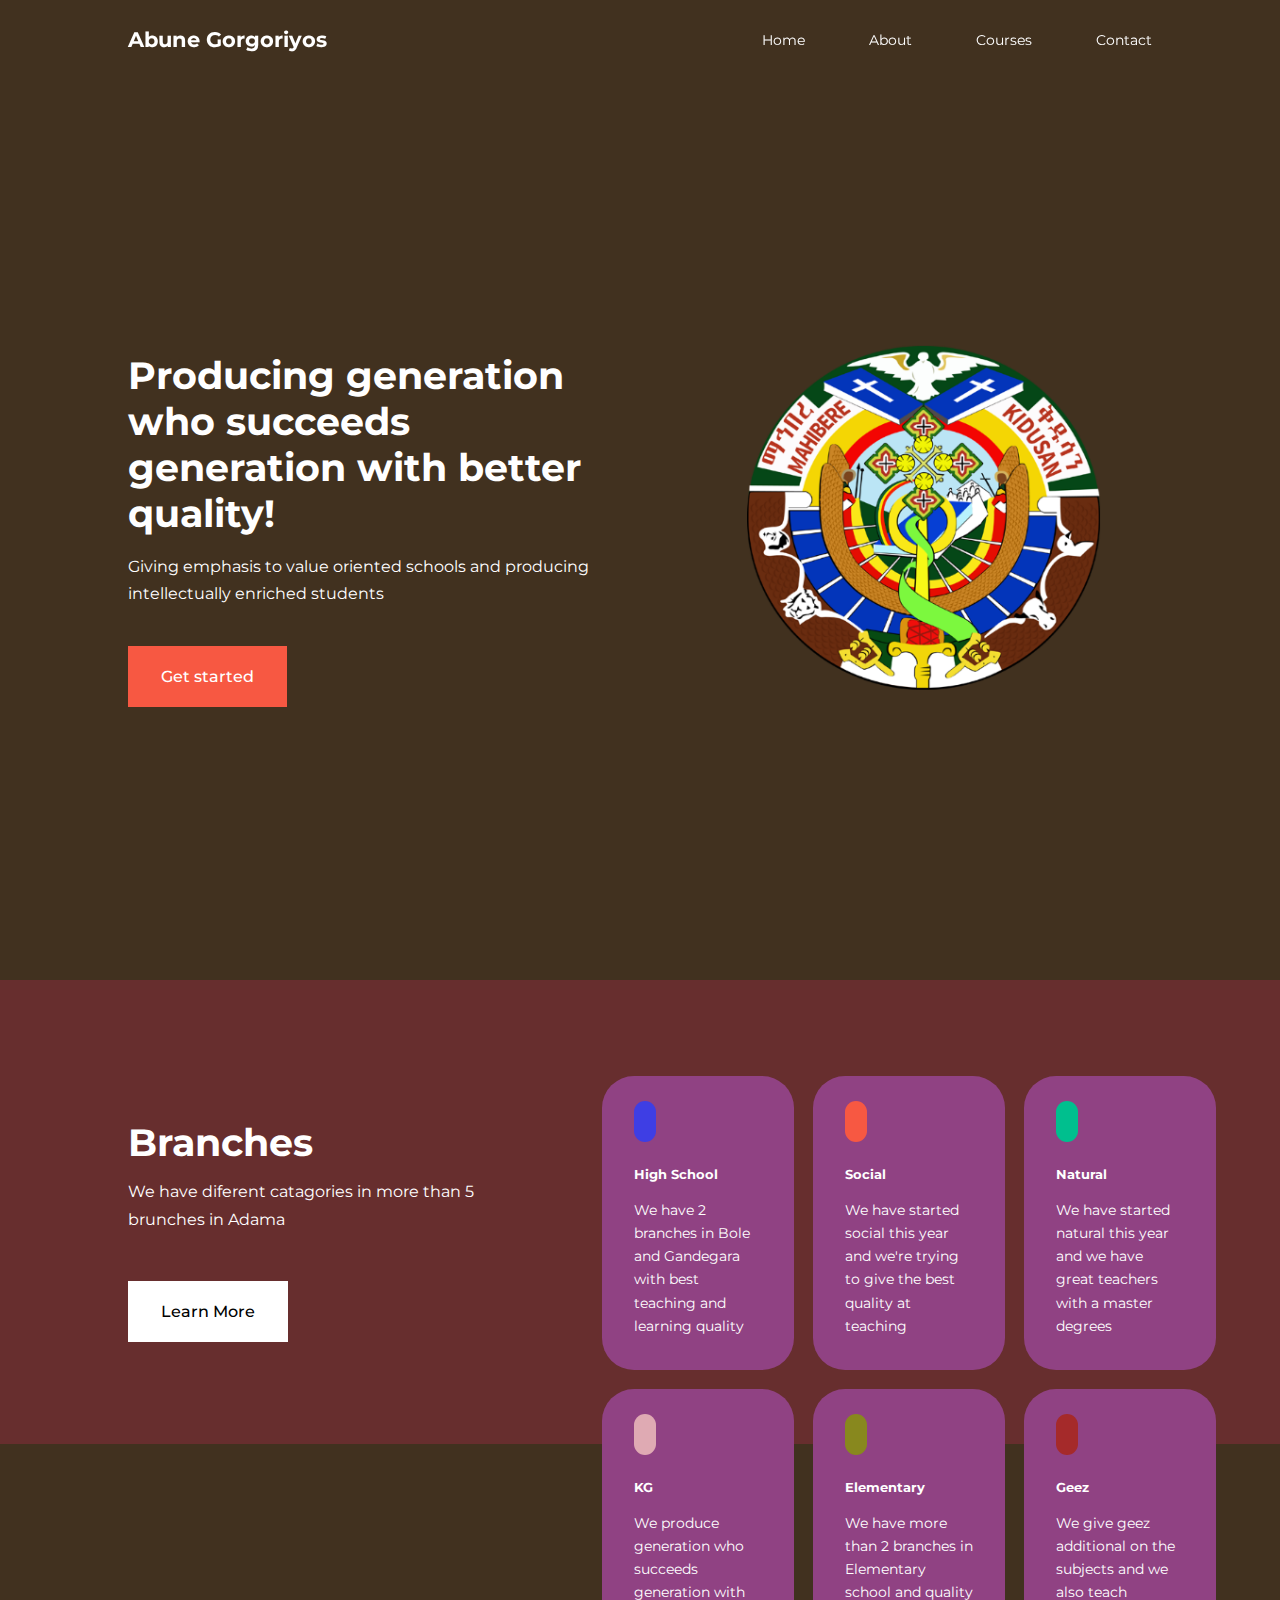
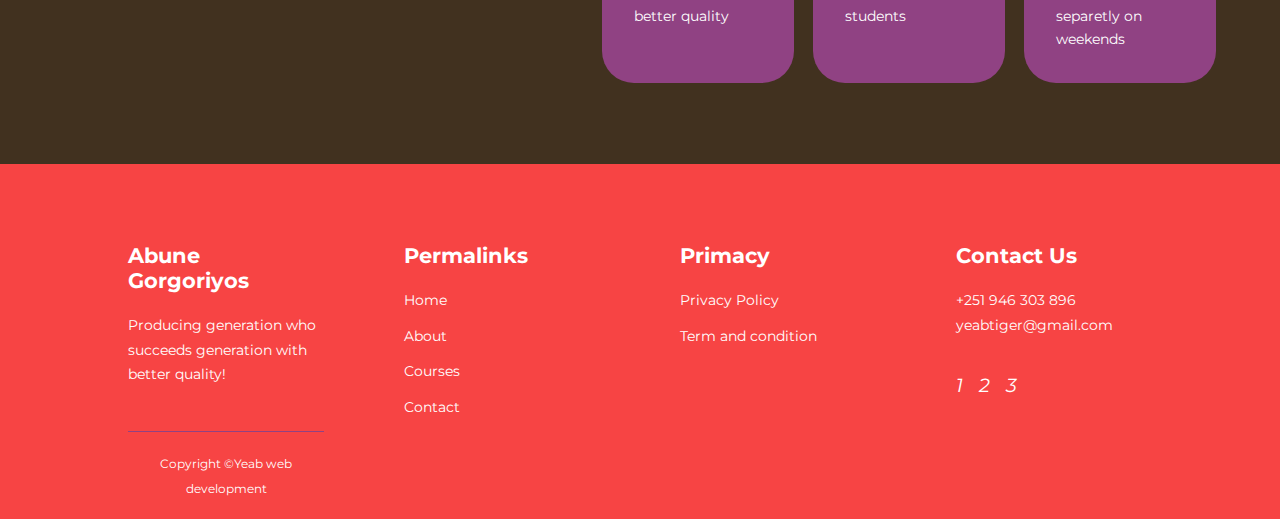
==== index.html @ f952e464 "Update index.html" ====
<!DOCTYPE html>
<html lang="en">
<head>
  <meta charset="UTF-8">
  <meta http-equiv="X-UA-Compatible" content="IE=edge">
  <meta name="viewport" content="width=device-width, initial-scale=1.0">
  <title>Abune Gorgoriyos</title>
  <link rel="icon" href="images/mk-logo-2015-500.png">
  <link rel="preconnect" href="https://fonts.googleapis.com">
<link rel="preconnect" href="https://fonts.gstatic.com" crossorigin>
<link href="https://fonts.googleapis.com/css2?family=Montserrat:wght@300;400;500;600;700;800;900&family=Roboto:wght@400;500;700&display=swap" rel="stylesheet">
  <link rel="stylesheet" href="CSS/Styles.css">
  <link rel="stylesheet" href="https://unicons.iconscout.com/release/v4.0.0/css/line.css">
</head>
<body>
  <nav>
    <div class="container nav_container">
      <a href="index.html"><h4 class="bambo">Abune Gorgoriyos</h4></a>
      <ul class="nav_menu">
        <li><a href="index.html">Home</a></li>
        <li><a href="about.html">About</a></li>
        <li><a href="Courses.html">Courses</a></li>
        <li><a href="Contact.html">Contact</a></li>
      </ul>
      <button id="open_menu-btn"><i class="uil uil-bars"></i></button>
      <button id="close_menu-btn"><i class="uil uil-multiply"></i></button>
    </div>
  </nav>
  <header>
    <div class="container header_container">
      <div class="header_left">
        <h1>Producing generation who succeeds generation with better quality!</h1>
        <p>Giving emphasis to value oriented schools and producing intellectually enriched students</p>
        <a href="Courses.html" class="btn btn-primary">Get started</a>
      </div>
      <div class="header_right">
        <div class="header_right-image">
          <img src="images/mk-logo-2015-500.png">
        </div>
      </div>
    </div>
  </header>
  <section class="categories">
    <div class="container categories_container">
      <div class="categories_left">
        <h1>Branches</h1>
        <p>
          We have diferent catagories in more than 5 brunches in Adama
        </p>
        <a href="#" class="btn">Learn More</a>
      </div>
      <div class="categories_right">
        <article class="category">
          <span class="category_icon"><i class="uil uil-building"></i></span>
          <h5>High School</h5>
          <p>We have 2 branches in Bole and Gandegara with best teaching and learning quality</p>
        </article>
        <article class="category">
          <span class="category_icon"><i class="uil uil-head-side"></i></span>
          <h5>Social</h5>
          <p>We have started social this year and we're trying to give the best quality at teaching</p>
        </article>
        <article class="category">
          <span class="category_icon"><i class="uil uil-trees"></i></span>
          <h5>Natural</h5>
          <p>We have started natural this year and we have great teachers with a master degrees</p>
        </article>
        <article class="category">
          <span class="category_icon"><i class="uil uil-estate"></i></span>
          <h5>KG</h5>
          <p>We produce generation who succeeds generation with better quality</p>
        </article>
        <article class="category">
          <span class="category_icon"><i class="uil uil-house-user"></i></span>
          <h5>Elementary</h5>
          <p>We have more than 2 branches in Elementary school and quality students</p>
        </article>
        <article class="category">
          <span class="category_icon"><i class="uil uil-english-to-chinese"></i></span>
          <h5>Geez</h5>
          <p>We give geez additional on the subjects and we also teach separetly on weekends</p>
        </article>
      </div>
    </div>
  </section>
  <footer class="footer">
    <div class="container footer_container">
      <div class="footer_1">
        <a href="index.html" class="footer_logo"><h4>Abune Gorgoriyos</h4></a>
        <p>
          Producing generation who succeeds generation with better quality!
        </p>
      </div>

      <div class="footer_2">
        <h4>Permalinks</h4>
        <ul class="permalinks">
          <li><a href="index.html">Home</a></li>
          <li><a href="about.html">About</a></li>
          <li><a href="Courses.html">Courses</a></li>
          <li><a href="Contact.html">Contact</a></li>
        </ul>
      </div>

      <div class="footer_3">
        <h4>Primacy</h4>
        <ul class="privacy">
          <li><a href="#">Privacy Policy</a></li>
          <li><a href="#">Term and condition</a></li>
        </ul>
      </div>

      <div class="footer_4">
        <h4>Contact Us</h4>
        <div>
          <p>+251 946 303 896</p>
          <p>yeabtiger@gmail.com</p>
        </div>

        <ul class="footer_socials">
          <li>
            <a href="https://t.me/Zero_0days"><i class="uil uil-telegram">1</i></a>
          </li>
          <li>
            <a href="https://t.me/ZEZU27"><i class="uil uil-telegram">2</i></a>
          </li>
          <li>
            <a href="https://t.me/SAMIKINGDOMGSC"><i class="uil uil-telegram">3</i></a>
          </li>
          <li>
            <a href="#"><i class="uil uil-Linkedin-alt"></i></a>
          </li>
        </ul>
      </div>

      <div class="footer_copyright">
        <small>Copyright &copy;Yeab web development</small>
      </div>
    </div>
  </footer>

  <script src="./main.js"></script>
</body>
</html>
---- CSS/Styles.css ----
* {
  margin: 0;
border: 0;
padding: 0;
outline: 0;
text-decoration: none;
list-style: none;
box-sizing: border-box;
}

:root{
  --color-primar: #f74444;
  --color-success: #00bf8e;
  --color-warning: #f7c94b;
  --color-danger: #f75842;
  --color-danger-variant: rgba(242, 88, 66, 0.4);
  --color-white: #fff;
  --color-primary: rgba(255, 255, 255, 0.7);
  --color-black: #000;
  --color-bg:#41311f;
  --color-bg1:#672e2e;
  --color-bg2:#904283;

  --container-width-lg: 80%;
  --container-width-md: 90%;
  --container-width-sm: 94%;

  --transition: all 400ms ease;
}

body {
  font-family: 'Montserrat', sans-serif;
  line-height: 1.7;
  color: var(--color-white);
  background-color: var(--color-bg);
}

.container {
  width: var(--container-width-lg);
  margin: 0 auto;
}

section{
  padding: 6rem 0;
}

section h2{
  text-align: center;
  margin-bottom: 4rem;
}

h1,h2,h3,h4,h5{
  line-height: 1.2;
}

h1{
  font-size: 2.4rem;
}

h2{
  font-size: 2rem;
}

h3{
  font-size: 1.6rem;
}

h4{
  font-size: 1.3rem;
}
a{
  color: var(--color-white);
}

img{
  width: 100%;
  display: block;
  object-fit: cover;
}

.btn{
  display: inline-block;
  background: var(--color-white);
  color: var(--color-black);
  padding: 1rem 2rem;
  border: 1px solid transparent;
  font-weight: 500;
}

.btn:hover{
  background: transparent;
  color: var(--color-white);
  border-color: var(--color-white);
}

.btn-primary{
  background: var(--color-danger);
  color: var(--color-white);
}


nav{
  background: transparent;
  width: 100vw;
  height: 5rem;
  position: fixed;
  top: 0;
  z-index: 11;
}

.window-scroll {
  background-color: var(--color-primar);
  box-shadow: 0 1rem 2rem rgba(0, 0, 0, 0.2);
}

.nav_container{
  height: 100%;
  display: flex;
  justify-content: space-between;
  align-items: center;
}

nav button{
  display: none;
}

.nav_menu{
  display: flex;
  align-items: center;
  gap: 4rem;
}

.nav_menu a{
  font-size: 0.9rem;
  transition: var(--transition);
}

.nav_menu a:hover{
  color: var(--color-bg2)
}

header{
  position: relative;
  top: 0rem;
  overflow: hidden;
  height: 100vh;
  margin-top: 5rem;
}

.header_container{
  display: grid;
  grid-template-columns: 1fr 1fr;
  align-items: center;
  gap: 5rem;
  height: 100%;
}

.header_left p{
  margin: 1rem 0 2.4rem;
}

.categories {
  background-color: var(--color-bg1);
  height: 29rem;
  margin-bottom: 20rem;
}

.categories h1 {
  line-height: 1;
  margin-top: 3rem;
}

.categories_container {
  display: grid;
  grid-template-columns: 40% 60%;
  gap: 4rem;
}

.categories_left{
  margin-right: 2rem;
}

.categories_left p {
  margin: 1rem 0 3rem;
}

.categories_right {
  display: grid;
  grid-template-columns: repeat(3, 1fr);
  gap: 1.2rem;
}

.category {
  background: var(--color-bg2);
  padding: 2rem;
  border-radius: 2rem;
  transition: var(--transition);
}

.category:hover {
  box-shadow: 0 3rem 3rem rgba(0, 0, 0, 0.3);
  z-index: 1;
}

.category:nth-child(1) .category_icon{
  background: rgb(62, 62, 228);
}

.category:nth-child(2) .category_icon{
  background: var(--color-danger);
}

.category:nth-child(3) .category_icon{
  background: var(--color-success);
}

.category:nth-child(4) .category_icon{
  background: rgb(223, 170, 179);
}

.category:nth-child(5) .category_icon{
  background: rgb(136, 136, 30);
}

.category:nth-child(6) .category_icon{
  background: brown;
}

.category_icon{
  background: var(--color-primary);
  padding: 0.7rem;
  border-radius: 0.9rem;
}

.category h5 {
  margin: 2rem 0 1rem;
}

.category p{
  font-size: 0.85rem;
}

.footer {
  background: var(--color-primar);
  padding-top: 5rem;
  font-size: 0.9rem;
}

.footer_container {
  display: grid;
  grid-template-columns: repeat(4, 1fr);
  column-gap: 5rem;
}

.footer_container > div h4 {
  margin-bottom: 1.2rem;
}

.footer ul li {
  margin-bottom: 0.7rem;
}

footer ul li a:hover {
  text-decoration: underline;
}

.footer_socials {
  display: flex;
  gap: 1rem;
  font-size: 1.2rem;
  margin-top: 2rem;
}

.footer_copyright {
  text-align: center;
  padding: 1.2rem 0;
  border-top: 1px solid var(--color-bg2);
}

@media screen and (max-width: 1024px){
  .container {
    width: var(--container-width-md);
  }

  h1 {
    font-size: 2.2rem;
  }

  h2{
    font-size: 1.7rem;
  }

  h3 {
    font-size: 1.4rem;
  }

  h4 {
    font-size: 1.2rem;
  }

  nav button {
    display: inline-block;
    background: transparent;
    font-size: 1.8rem;
    color: var(--color-white);
    cursor: pointer;
  }

  nav button#close_menu-btn {
    display: none;
  }

  .nav_menu {
    position: fixed;
    top: 5rem;
    right: 5%;
    height: fit-content;
    width: 18rem;
    flex-direction: column;
    gap: 0;
    display: none;
  }

  .nav_menu li {
    width: 100%;
    height: 5.8rem;
    animation: animateNavItems 400ms linear forwards;
    transform-origin: top right;
    opacity: 0;
  }
  
  
  .nav_menu li:nth-child(2){
    animation-delay: 50ms;
  }

  .nav_menu li:nth-child(3){
    animation-delay: 100ms;
  }

  .nav_menu li:nth-child(4){
    animation-delay: 150ms;
  }

  @keyframes animateNavItems {
    0%{
      
    }

    100% {
      
      opacity: 1;
    }
  }

  .nav_menu li a {
    background: var(--color-primar);
    box-shadow: -4rem 6rem 10rem rgba(0, 0, 0, 0.6);
    width: 100%;
    height: 100%;
    display: grid;
    place-items: center;
  }

  .nav_menu li a:hover {
    background: var(--color-bg2);
    color: var(--color-white);
  }

  header {
    height: 72vh;
    margin-bottom: rem;
  }

  .header_container {
    gap: 0;
    padding-bottom: 3rem;
  }

  .categories {
    height: auto;
  }

  .categories_container{
    grid-template-columns: 1fr;
    gap: 3rem;
  }

  .categories_left {
    margin-right: 0;
  }

  .footer_container {
    grid-template-columns: 1fr 1fr;
    gap: 2rem;
  }
}

@media screen and (max-width: 600px) {
  .container{
    width: var(--container-width-sm);
  }

  .nav_menu{
    right: 3%;
  }

  header{
    height: 120vh;
  }

  .header_container {
    grid-template-columns: 1fr;
    text-align: center;
    margin-top: 40px;
  }

  .header_left p {
    margin-bottom: 1.3rem;
  }

  .categories_right {
    grid-template-columns: 1fr 1fr;
    gap: 0.7rem;
  }

  .category {
    padding: 1rem;
    border-radius: 1rem;
  }

  .category_icon {
    margin-top: 4px;
    display: inline-block;
  }

  .footer_container {
    grid-template-columns: 1fr;
    text-align: center;
    gap: 2rem;
  }

  .footer_1 p {
    margin: 1rem auto;
  }

  .footer_socials {
    justify-content: center;
  }

}
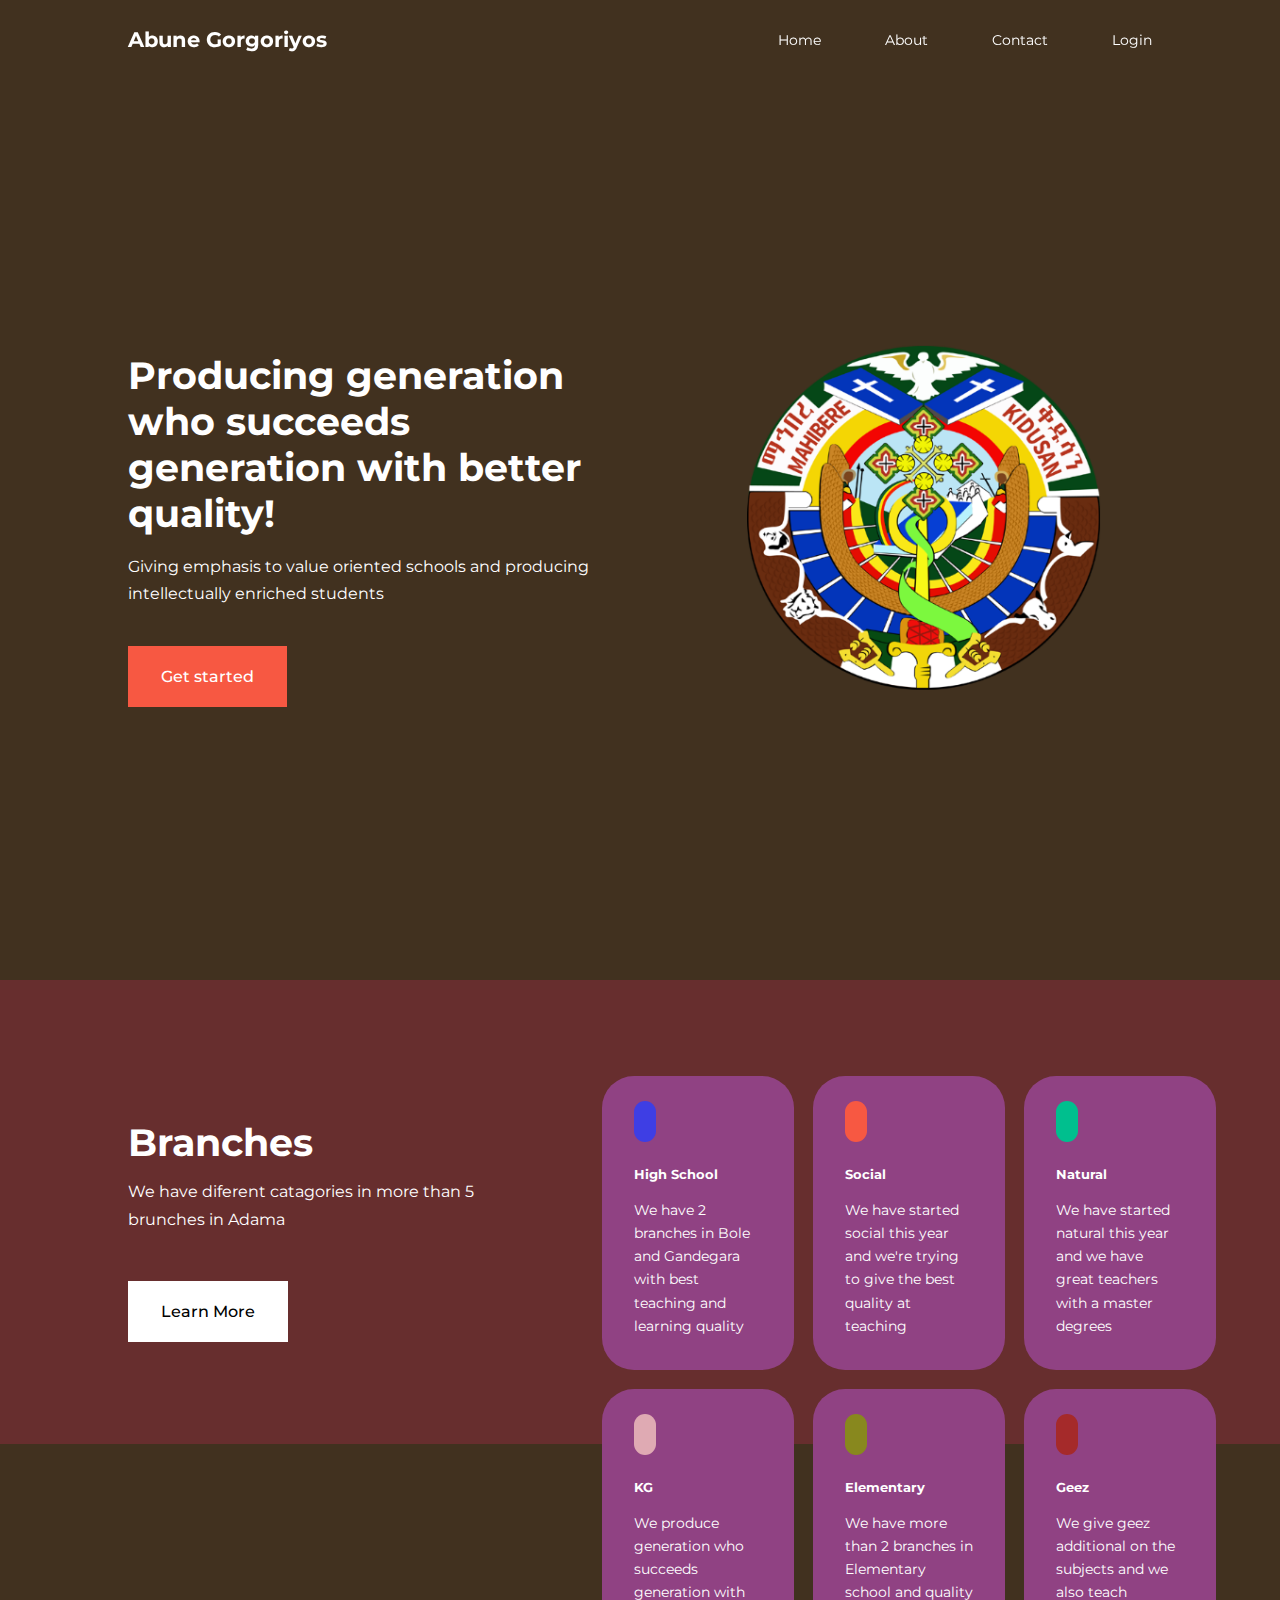
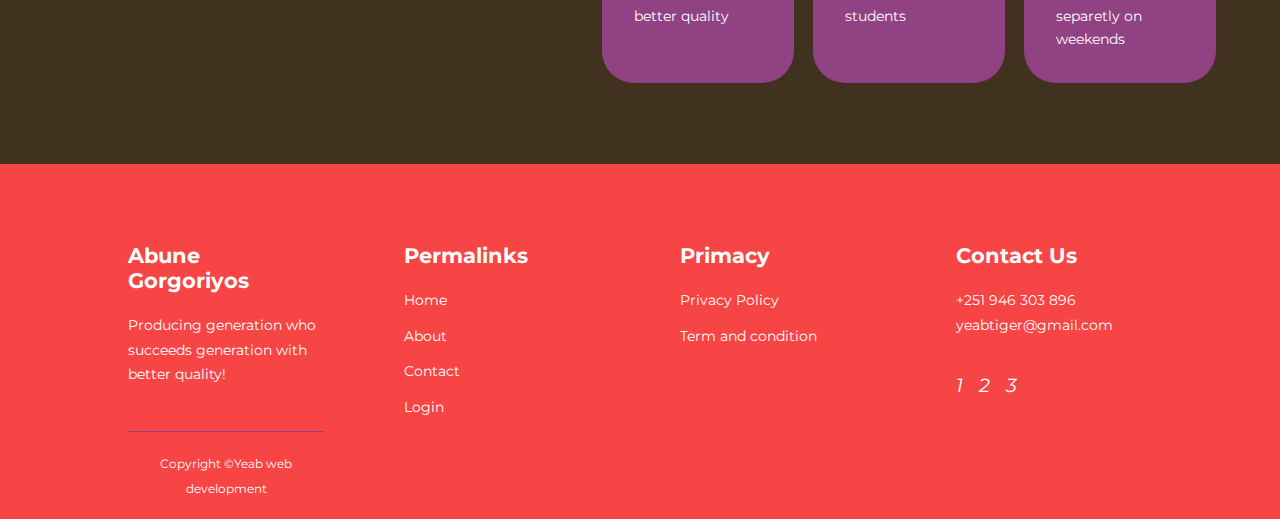
==== commit 2aed1ec4: "Update index.html" ====
--- a/index.html
+++ b/index.html
@@ -19,8 +19,9 @@
       <ul class="nav_menu">
         <li><a href="index.html">Home</a></li>
         <li><a href="about.html">About</a></li>
-        <li><a href="Courses.html">Courses</a></li>
         <li><a href="Contact.html">Contact</a></li>
+        <li><a href="Login.html">Login</a></li>
+        
       </ul>
       <button id="open_menu-btn"><i class="uil uil-bars"></i></button>
       <button id="close_menu-btn"><i class="uil uil-multiply"></i></button>
@@ -31,7 +32,7 @@
       <div class="header_left">
         <h1>Producing generation who succeeds generation with better quality!</h1>
         <p>Giving emphasis to value oriented schools and producing intellectually enriched students</p>
-        <a href="Courses.html" class="btn btn-primary">Get started</a>
+        <a href="about.html" class="btn btn-primary">Get started</a>
       </div>
       <div class="header_right">
         <div class="header_right-image">
@@ -95,10 +96,10 @@
       <div class="footer_2">
         <h4>Permalinks</h4>
         <ul class="permalinks">
-          <li><a href="index.html">Home</a></li>
-          <li><a href="about.html">About</a></li>
-          <li><a href="Courses.html">Courses</a></li>
-          <li><a href="Contact.html">Contact</a></li>
+        <li><a href="index.html">Home</a></li>
+        <li><a href="about.html">About</a></li>
+        <li><a href="Contact.html">Contact</a></li>
+        <li><a href="Login.html">Login</a></li>
         </ul>
       </div>
 
@@ -127,9 +128,6 @@
           <li>
             <a href="https://t.me/SAMIKINGDOMGSC"><i class="uil uil-telegram">3</i></a>
           </li>
-          <li>
-            <a href="#"><i class="uil uil-Linkedin-alt"></i></a>
-          </li>
         </ul>
       </div>
 
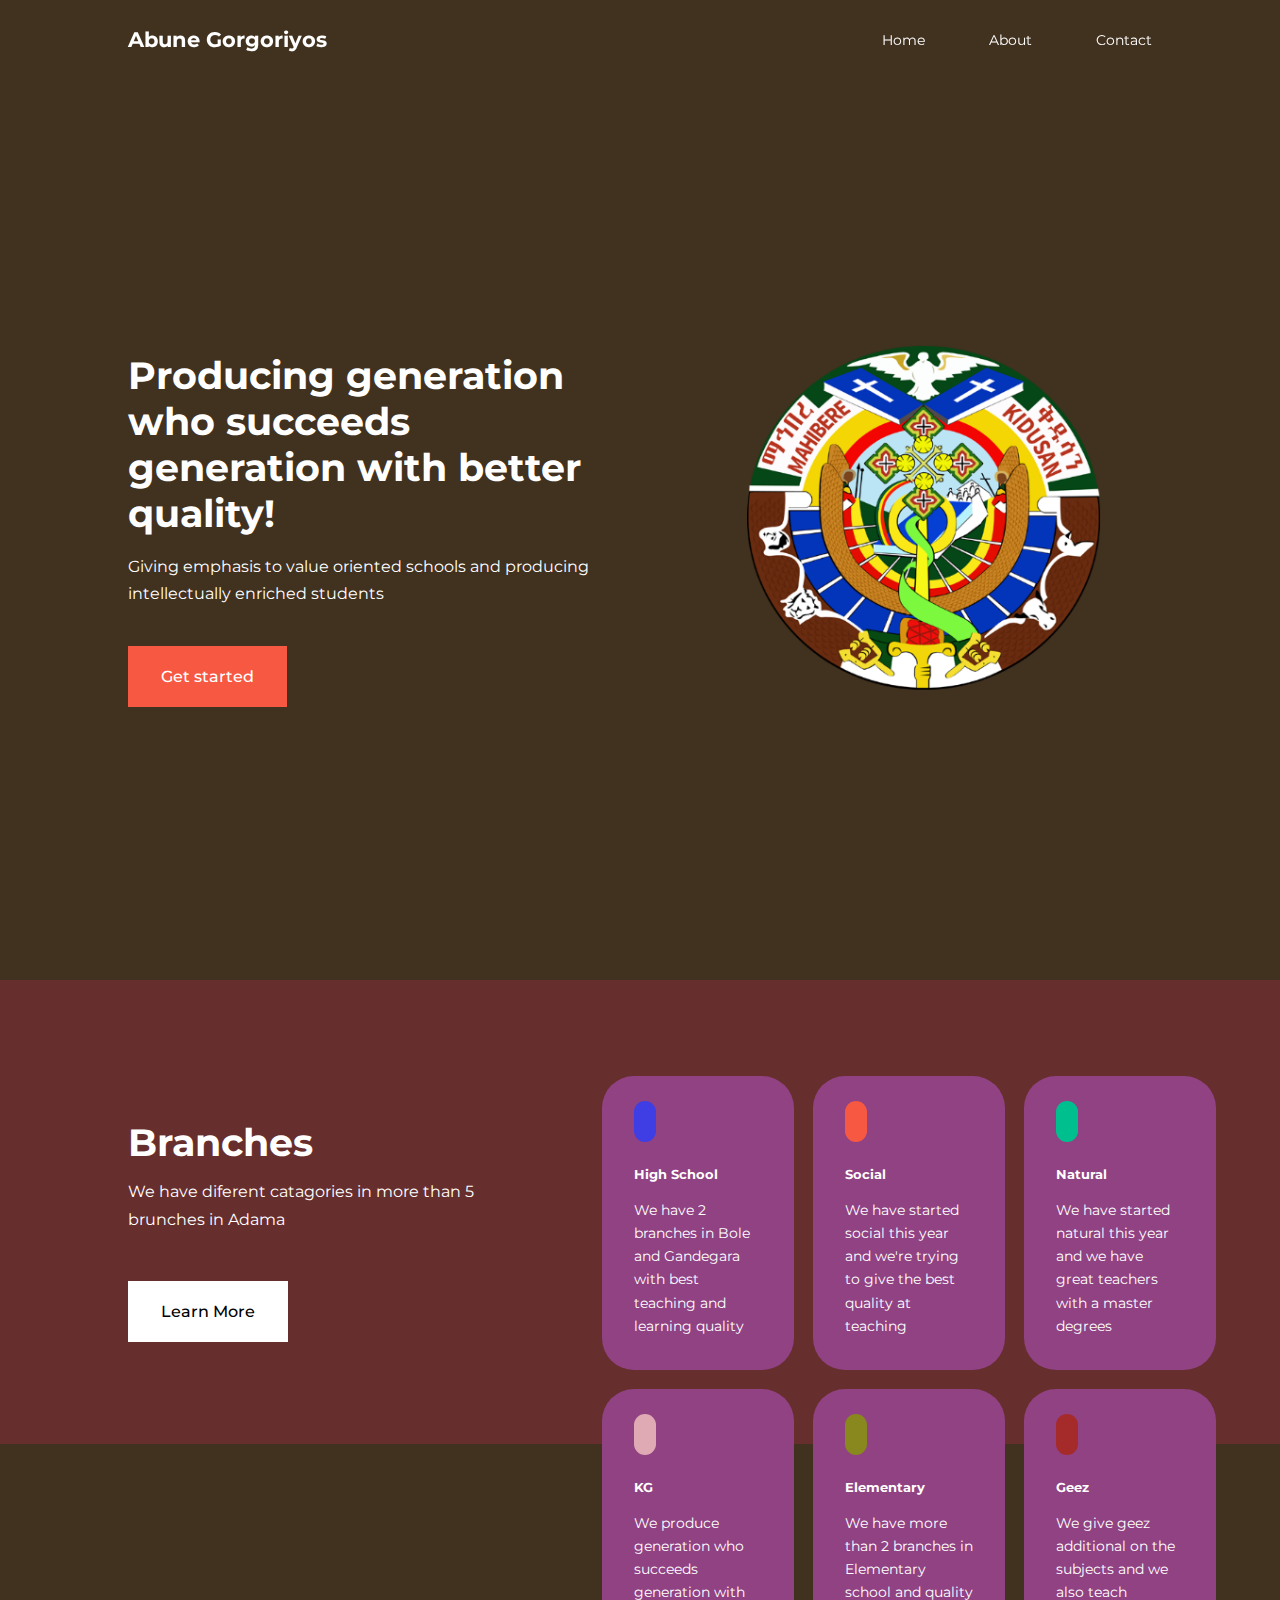
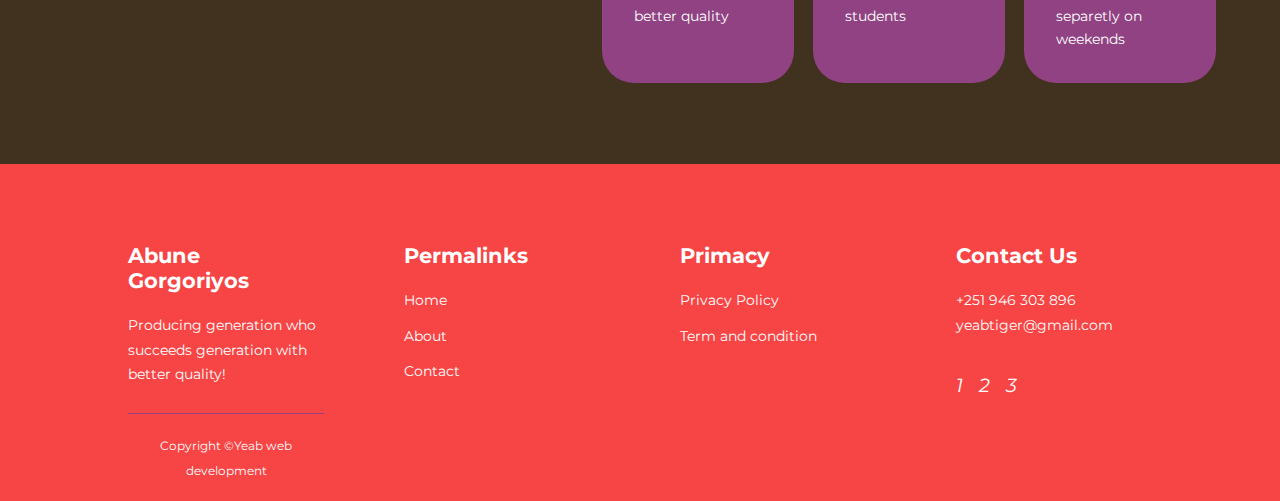
==== commit 399389de: "Update index.html" ====
--- a/index.html
+++ b/index.html
@@ -20,7 +20,6 @@
         <li><a href="index.html">Home</a></li>
         <li><a href="about.html">About</a></li>
         <li><a href="Contact.html">Contact</a></li>
-        <li><a href="Login.html">Login</a></li>
         
       </ul>
       <button id="open_menu-btn"><i class="uil uil-bars"></i></button>
@@ -99,7 +98,6 @@
         <li><a href="index.html">Home</a></li>
         <li><a href="about.html">About</a></li>
         <li><a href="Contact.html">Contact</a></li>
-        <li><a href="Login.html">Login</a></li>
         </ul>
       </div>
 
--- a/CSS/Styles.css
+++ b/CSS/Styles.css
@@ -1,451 +1,456 @@
 * {
-  margin: 0;
-border: 0;
-padding: 0;
-outline: 0;
-text-decoration: none;
-list-style: none;
-box-sizing: border-box;
-}
-
-:root{
-  --color-primar: #f74444;
-  --color-success: #00bf8e;
-  --color-warning: #f7c94b;
-  --color-danger: #f75842;
-  --color-danger-variant: rgba(242, 88, 66, 0.4);
-  --color-white: #fff;
-  --color-primary: rgba(255, 255, 255, 0.7);
-  --color-black: #000;
-  --color-bg:#41311f;
-  --color-bg1:#672e2e;
-  --color-bg2:#904283;
-
-  --container-width-lg: 80%;
-  --container-width-md: 90%;
-  --container-width-sm: 94%;
-
-  --transition: all 400ms ease;
-}
-
-body {
-  font-family: 'Montserrat', sans-serif;
-  line-height: 1.7;
-  color: var(--color-white);
-  background-color: var(--color-bg);
-}
-
-.container {
-  width: var(--container-width-lg);
-  margin: 0 auto;
-}
-
-section{
-  padding: 6rem 0;
-}
-
-section h2{
-  text-align: center;
-  margin-bottom: 4rem;
-}
-
-h1,h2,h3,h4,h5{
-  line-height: 1.2;
-}
-
-h1{
-  font-size: 2.4rem;
-}
-
-h2{
-  font-size: 2rem;
-}
-
-h3{
-  font-size: 1.6rem;
-}
-
-h4{
-  font-size: 1.3rem;
-}
-a{
-  color: var(--color-white);
-}
-
-img{
-  width: 100%;
-  display: block;
-  object-fit: cover;
-}
-
-.btn{
-  display: inline-block;
-  background: var(--color-white);
-  color: var(--color-black);
-  padding: 1rem 2rem;
-  border: 1px solid transparent;
-  font-weight: 500;
-}
-
-.btn:hover{
-  background: transparent;
-  color: var(--color-white);
-  border-color: var(--color-white);
-}
-
-.btn-primary{
-  background: var(--color-danger);
-  color: var(--color-white);
-}
-
-
-nav{
-  background: transparent;
-  width: 100vw;
-  height: 5rem;
-  position: fixed;
-  top: 0;
-  z-index: 11;
-}
-
-.window-scroll {
-  background-color: var(--color-primar);
-  box-shadow: 0 1rem 2rem rgba(0, 0, 0, 0.2);
-}
-
-.nav_container{
-  height: 100%;
-  display: flex;
-  justify-content: space-between;
-  align-items: center;
-}
-
-nav button{
-  display: none;
-}
-
-.nav_menu{
-  display: flex;
-  align-items: center;
-  gap: 4rem;
-}
-
-.nav_menu a{
-  font-size: 0.9rem;
-  transition: var(--transition);
-}
-
-.nav_menu a:hover{
-  color: var(--color-bg2)
-}
-
-header{
-  position: relative;
-  top: 0rem;
-  overflow: hidden;
-  height: 100vh;
-  margin-top: 5rem;
-}
-
-.header_container{
-  display: grid;
-  grid-template-columns: 1fr 1fr;
-  align-items: center;
-  gap: 5rem;
-  height: 100%;
-}
-
-.header_left p{
-  margin: 1rem 0 2.4rem;
-}
-
-.categories {
-  background-color: var(--color-bg1);
-  height: 29rem;
-  margin-bottom: 20rem;
-}
-
-.categories h1 {
-  line-height: 1;
-  margin-top: 3rem;
-}
-
-.categories_container {
-  display: grid;
-  grid-template-columns: 40% 60%;
-  gap: 4rem;
-}
-
-.categories_left{
-  margin-right: 2rem;
-}
-
-.categories_left p {
-  margin: 1rem 0 3rem;
-}
-
-.categories_right {
-  display: grid;
-  grid-template-columns: repeat(3, 1fr);
-  gap: 1.2rem;
-}
-
-.category {
-  background: var(--color-bg2);
-  padding: 2rem;
-  border-radius: 2rem;
-  transition: var(--transition);
-}
-
-.category:hover {
-  box-shadow: 0 3rem 3rem rgba(0, 0, 0, 0.3);
-  z-index: 1;
-}
-
-.category:nth-child(1) .category_icon{
-  background: rgb(62, 62, 228);
-}
-
-.category:nth-child(2) .category_icon{
-  background: var(--color-danger);
-}
-
-.category:nth-child(3) .category_icon{
-  background: var(--color-success);
-}
-
-.category:nth-child(4) .category_icon{
-  background: rgb(223, 170, 179);
-}
-
-.category:nth-child(5) .category_icon{
-  background: rgb(136, 136, 30);
-}
-
-.category:nth-child(6) .category_icon{
-  background: brown;
-}
-
-.category_icon{
-  background: var(--color-primary);
-  padding: 0.7rem;
-  border-radius: 0.9rem;
-}
-
-.category h5 {
-  margin: 2rem 0 1rem;
-}
-
-.category p{
-  font-size: 0.85rem;
-}
-
-.footer {
-  background: var(--color-primar);
-  padding-top: 5rem;
-  font-size: 0.9rem;
-}
-
-.footer_container {
-  display: grid;
-  grid-template-columns: repeat(4, 1fr);
-  column-gap: 5rem;
-}
-
-.footer_container > div h4 {
-  margin-bottom: 1.2rem;
-}
-
-.footer ul li {
-  margin-bottom: 0.7rem;
-}
-
-footer ul li a:hover {
-  text-decoration: underline;
-}
-
-.footer_socials {
-  display: flex;
-  gap: 1rem;
-  font-size: 1.2rem;
-  margin-top: 2rem;
-}
-
-.footer_copyright {
-  text-align: center;
-  padding: 1.2rem 0;
-  border-top: 1px solid var(--color-bg2);
-}
-
-@media screen and (max-width: 1024px){
+    margin: 0;
+  border: 0;
+  padding: 0;
+  outline: 0;
+  text-decoration: none;
+  list-style: none;
+  box-sizing: border-box;
+  }
+  
+  :root{
+    --color-primar: #f74444;
+    --color-success: #00bf8e;
+    --color-warning: #f7c94b;
+    --color-danger: #f75842;
+    --color-danger-variant: rgba(242, 88, 66, 0.4);
+    --color-white: #fff;
+    --color-primary: rgba(255, 255, 255, 0.7);
+    --color-black: #000;
+    --color-bg:#41311f;
+    --color-bg1:#672e2e;
+    --color-bg2:#904283;
+  
+    --container-width-lg: 80%;
+    --container-width-md: 90%;
+    --container-width-sm: 94%;
+  
+    --transition: all 400ms ease;
+  }
+  
+  body {
+    font-family: 'Montserrat', sans-serif;
+    line-height: 1.7;
+    color: var(--color-white);
+    background-color: var(--color-bg);
+  }
+  
   .container {
-    width: var(--container-width-md);
-  }
-
-  h1 {
-    font-size: 2.2rem;
-  }
-
+    width: var(--container-width-lg);
+    margin: 0 auto;
+  }
+  
+  section{
+    padding: 6rem 0;
+  }
+  
+  section h2{
+    text-align: center;
+    margin-bottom: 4rem;
+  }
+  
+  h1,h2,h3,h4,h5{
+    line-height: 1.2;
+  }
+  
+  h1{
+    font-size: 2.4rem;
+  }
+  
   h2{
-    font-size: 1.7rem;
-  }
-
-  h3 {
-    font-size: 1.4rem;
-  }
-
-  h4 {
+    font-size: 2rem;
+  }
+  
+  h3{
+    font-size: 1.6rem;
+  }
+  
+  h4{
+    font-size: 1.3rem;
+  }
+  a{
+    color: var(--color-white);
+  }
+  
+  img{
+    width: 100%;
+    display: block;
+    object-fit: cover;
+  }
+  
+  .btn{
+    display: inline-block;
+    background: var(--color-white);
+    color: var(--color-black);
+    padding: 1rem 2rem;
+    border: 1px solid transparent;
+    font-weight: 500;
+  }
+  
+  .btn:hover{
+    background: transparent;
+    color: var(--color-white);
+    border-color: var(--color-white);
+  }
+  
+  .btn-primary{
+    background: var(--color-danger);
+    color: var(--color-white);
+  }
+  
+  
+  nav{
+    background: transparent;
+    width: 100vw;
+    height: 5rem;
+    position: fixed;
+    top: 0;
+    z-index: 11;
+  }
+  
+  .window-scroll {
+    background-color: var(--color-primar);
+    box-shadow: 0 1rem 2rem rgba(0, 0, 0, 0.2);
+  }
+  
+  .nav_container{
+    height: 100%;
+    display: flex;
+    justify-content: space-between;
+    align-items: center;
+  }
+  
+  nav button{
+    display: none;
+  }
+  
+  .nav_menu{
+    display: flex;
+    align-items: center;
+    gap: 4rem;
+  }
+  
+  .nav_menu a{
+    font-size: 0.9rem;
+    transition: var(--transition);
+  }
+  
+  .nav_menu a:hover{
+    color: var(--color-bg2)
+  }
+  
+  header{
+    position: relative;
+    top: 0rem;
+    overflow: hidden;
+    height: 100vh;
+    margin-top: 5rem;
+  }
+  
+  .header_container{
+    display: grid;
+    grid-template-columns: 1fr 1fr;
+    align-items: center;
+    gap: 5rem;
+    height: 100%;
+  }
+  
+  .header_left p{
+    margin: 1rem 0 2.4rem;
+  }
+  
+  .categories {
+    background-color: var(--color-bg1);
+    height: 29rem;
+    margin-bottom: 20rem;
+  }
+  
+  .categories h1 {
+    line-height: 1;
+    margin-top: 3rem;
+  }
+  
+  .categories_container {
+    display: grid;
+    grid-template-columns: 40% 60%;
+    gap: 4rem;
+  }
+  
+  .categories_left{
+    margin-right: 2rem;
+  }
+  
+  .categories_left p {
+    margin: 1rem 0 3rem;
+  }
+  
+  .categories_right {
+    display: grid;
+    grid-template-columns: repeat(3, 1fr);
+    gap: 1.2rem;
+  }
+  
+  .category {
+    background: var(--color-bg2);
+    padding: 2rem;
+    border-radius: 2rem;
+    transition: var(--transition);
+  }
+  
+  .category:hover {
+    box-shadow: 0 3rem 3rem rgba(0, 0, 0, 0.3);
+    z-index: 1;
+  }
+  
+  .category:nth-child(1) .category_icon{
+    background: rgb(62, 62, 228);
+  }
+  
+  .category:nth-child(2) .category_icon{
+    background: var(--color-danger);
+  }
+  
+  .category:nth-child(3) .category_icon{
+    background: var(--color-success);
+  }
+  
+  .category:nth-child(4) .category_icon{
+    background: rgb(223, 170, 179);
+  }
+  
+  .category:nth-child(5) .category_icon{
+    background: rgb(136, 136, 30);
+  }
+  
+  .category:nth-child(6) .category_icon{
+    background: brown;
+  }
+  
+  .category_icon{
+    background: var(--color-primary);
+    padding: 0.7rem;
+    border-radius: 0.9rem;
+  }
+  
+  .category h5 {
+    margin: 2rem 0 1rem;
+  }
+  
+  .category p{
+    font-size: 0.85rem;
+  }
+  
+  .footer {
+    background: var(--color-primar);
+    padding-top: 5rem;
+    font-size: 0.9rem;
+  }
+  
+  .footer_container {
+    display: grid;
+    grid-template-columns: repeat(4, 1fr);
+    column-gap: 5rem;
+  }
+  
+  .footer_container > div h4 {
+    margin-bottom: 1.2rem;
+  }
+  
+  .footer ul li {
+    margin-bottom: 0.7rem;
+  }
+  
+  footer ul li a:hover {
+    text-decoration: underline;
+  }
+  
+  .footer_socials {
+    display: flex;
+    gap: 1rem;
     font-size: 1.2rem;
-  }
-
-  nav button {
-    display: inline-block;
-    background: transparent;
-    font-size: 1.8rem;
-    color: var(--color-white);
-    cursor: pointer;
-  }
-
-  nav button#close_menu-btn {
+    margin-top: 2rem;
+  }
+  
+  .footer_copyright {
+    text-align: center;
+    padding: 1.2rem 0;
+    border-top: 1px solid var(--color-bg2);
+  }
+  
+  @media screen and (max-width: 1024px){
+    .container {
+      width: var(--container-width-md);
+    }
+  
+    h1 {
+      font-size: 2.2rem;
+    }
+  
+    h2{
+      font-size: 1.7rem;
+    }
+  
+    h3 {
+      font-size: 1.4rem;
+    }
+  
+    h4 {
+      font-size: 1.2rem;
+    }
+  
+    nav button {
+      display: inline-block;
+      background: transparent;
+      font-size: 1.8rem;
+      color: var(--color-white);
+      cursor: pointer;
+    }
+  
+    nav button#close_menu-btn {
+      display: none;
+    }
+  
+    .nav_menu {
+      position: fixed;
+      top: 5rem;
+      right: 5%;
+      height: fit-content;
+      width: 18rem;
+      flex-direction: column;
+      gap: 0;
+      display: none;
+    }
+  
+    .nav_menu li {
+      width: 100%;
+      height: 5.8rem;
+      animation: animateNavItems 400ms linear forwards;
+      transform-origin: top right;
+      opacity: 0;
+    }
+    
+    
+    .nav_menu li:nth-child(2){
+      animation-delay: 50ms;
+    }
+  
+    .nav_menu li:nth-child(3){
+      animation-delay: 100ms;
+    }
+  
+    .nav_menu li:nth-child(4){
+      animation-delay: 150ms;
+    }
+  
+    @keyframes animateNavItems {
+      0%{
+        
+      }
+  
+      100% {
+        
+        opacity: 1;
+      }
+    }
+  
+    .nav_menu li a {
+      background: var(--color-primar);
+      box-shadow: -4rem 6rem 10rem rgba(0, 0, 0, 0.6);
+      width: 100%;
+      height: 100%;
+      display: grid;
+      place-items: center;
+    }
+  
+    .nav_menu li a:hover {
+      background: var(--color-bg2);
+      color: var(--color-white);
+    }
+  
+    header {
+      height: 72vh;
+      margin-bottom: rem;
+    }
+  
+    .header_container {
+      gap: 0;
+      padding-bottom: 3rem;
+    }
+  
+    .categories {
+      height: auto;
+    }
+  
+    .categories_container{
+      grid-template-columns: 1fr;
+      gap: 3rem;
+    }
+  
+    .categories_left {
+      margin-right: 0;
+    }
+  
+    .footer_container {
+      grid-template-columns: 1fr 1fr;
+      gap: 2rem;
+    }
+  }
+  
+  @media screen and (max-width: 600px) {
+    .container{
+      width: var(--container-width-sm);
+    }
+  
+    .nav_menu{
+      right: 3%;
+    }
+  
+    header{
+      height: 120vh;
+    }
+  
+    .header_container {
+      grid-template-columns: 1fr;
+      text-align: center;
+      margin-top: 40px;
+    }
+  
+    .header_left p {
+      margin-bottom: 1.3rem;
+    }
+  
+    .categories_right {
+      grid-template-columns: 1fr 1fr;
+      gap: 0.7rem;
+    }
+  
+    .category {
+      padding: 1rem;
+      border-radius: 1rem;
+    }
+  
+    .category_icon {
+      margin-top: 4px;
+      display: inline-block;
+    }
+  
+    .footer_container {
+      grid-template-columns: 1fr;
+      text-align: center;
+      gap: 2rem;
+    }
+  
+    .footer_1 p {
+      margin: 1rem auto;
+    }
+  
+    .footer_socials {
+      justify-content: center;
+    }
+  
+  }
+  .emailError {
+    background-color: brown;
+    color: black;
     display: none;
-  }
-
-  .nav_menu {
-    position: fixed;
-    top: 5rem;
-    right: 5%;
-    height: fit-content;
-    width: 18rem;
-    flex-direction: column;
-    gap: 0;
-    display: none;
-  }
-
-  .nav_menu li {
-    width: 100%;
-    height: 5.8rem;
-    animation: animateNavItems 400ms linear forwards;
-    transform-origin: top right;
-    opacity: 0;
-  }
-  
-  
-  .nav_menu li:nth-child(2){
-    animation-delay: 50ms;
-  }
-
-  .nav_menu li:nth-child(3){
-    animation-delay: 100ms;
-  }
-
-  .nav_menu li:nth-child(4){
-    animation-delay: 150ms;
-  }
-
-  @keyframes animateNavItems {
-    0%{
-      
-    }
-
-    100% {
-      
-      opacity: 1;
-    }
-  }
-
-  .nav_menu li a {
-    background: var(--color-primar);
-    box-shadow: -4rem 6rem 10rem rgba(0, 0, 0, 0.6);
-    width: 100%;
-    height: 100%;
-    display: grid;
-    place-items: center;
-  }
-
-  .nav_menu li a:hover {
-    background: var(--color-bg2);
-    color: var(--color-white);
-  }
-
-  header {
-    height: 72vh;
-    margin-bottom: rem;
-  }
-
-  .header_container {
-    gap: 0;
-    padding-bottom: 3rem;
-  }
-
-  .categories {
-    height: auto;
-  }
-
-  .categories_container{
-    grid-template-columns: 1fr;
-    gap: 3rem;
-  }
-
-  .categories_left {
-    margin-right: 0;
-  }
-
-  .footer_container {
-    grid-template-columns: 1fr 1fr;
-    gap: 2rem;
-  }
-}
-
-@media screen and (max-width: 600px) {
-  .container{
-    width: var(--container-width-sm);
-  }
-
-  .nav_menu{
-    right: 3%;
-  }
-
-  header{
-    height: 120vh;
-  }
-
-  .header_container {
-    grid-template-columns: 1fr;
-    text-align: center;
-    margin-top: 40px;
-  }
-
-  .header_left p {
-    margin-bottom: 1.3rem;
-  }
-
-  .categories_right {
-    grid-template-columns: 1fr 1fr;
-    gap: 0.7rem;
-  }
-
-  .category {
-    padding: 1rem;
-    border-radius: 1rem;
-  }
-
-  .category_icon {
-    margin-top: 4px;
-    display: inline-block;
-  }
-
-  .footer_container {
-    grid-template-columns: 1fr;
-    text-align: center;
-    gap: 2rem;
-  }
-
-  .footer_1 p {
-    margin: 1rem auto;
-  }
-
-  .footer_socials {
-    justify-content: center;
-  }
-
-}
+  }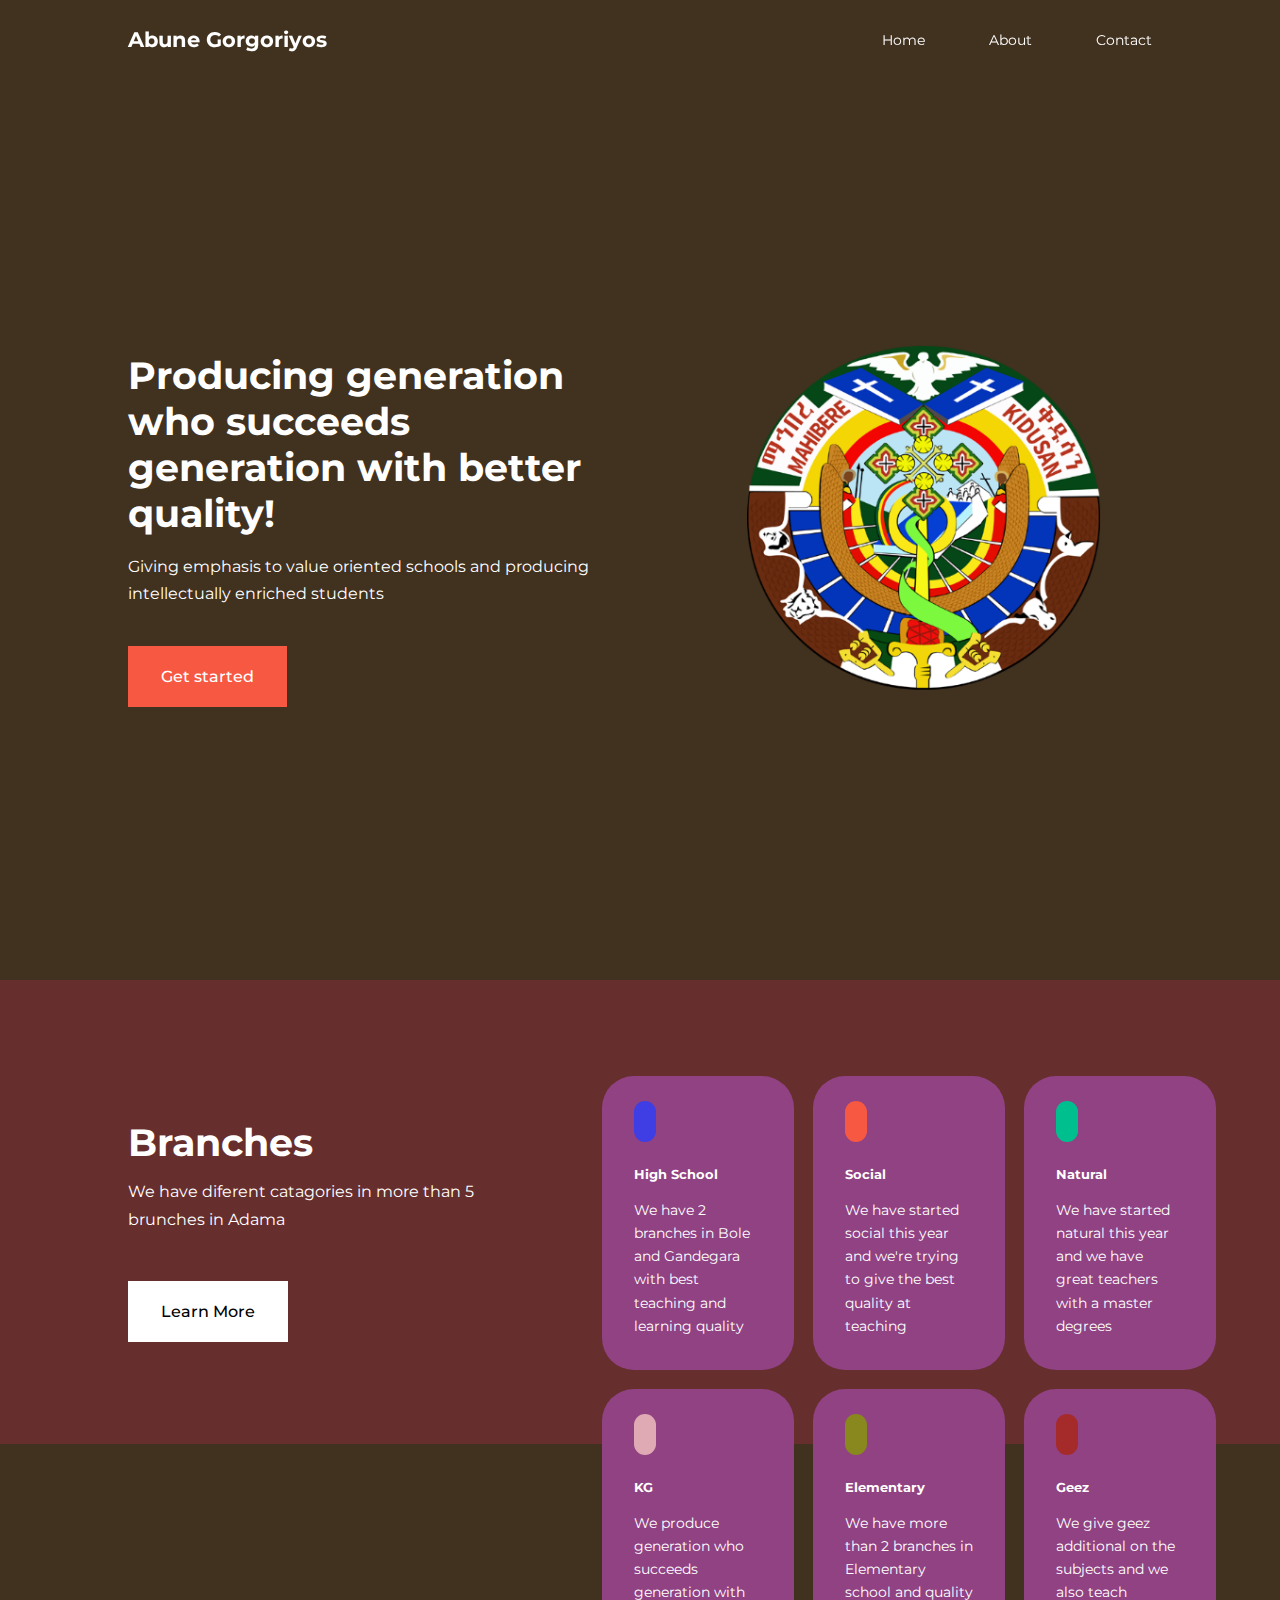
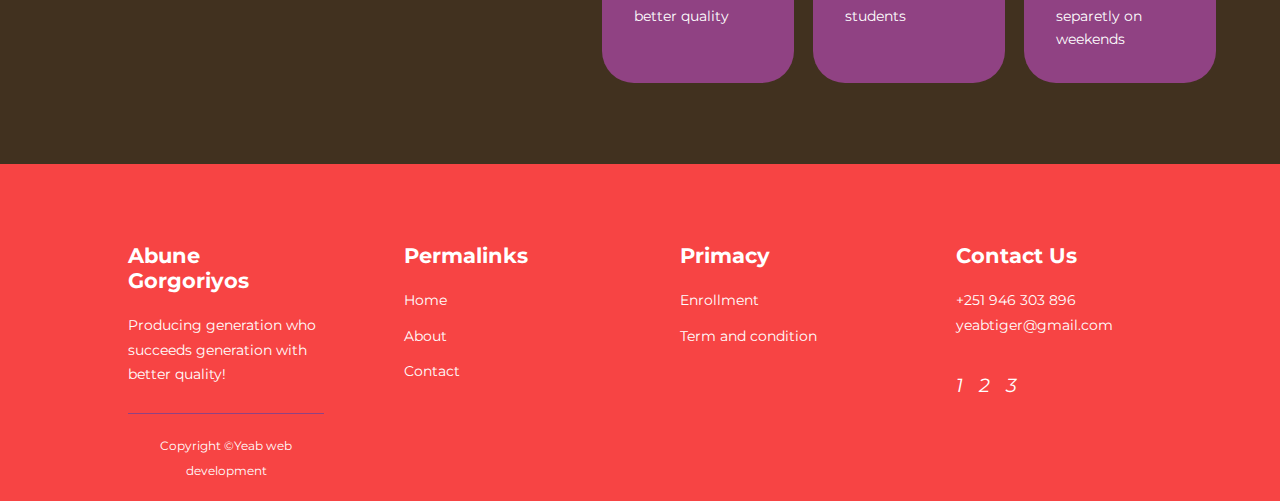
==== commit 29b75744: "Update index.html" ====
--- a/index.html
+++ b/index.html
@@ -47,7 +47,7 @@
         <p>
           We have diferent catagories in more than 5 brunches in Adama
         </p>
-        <a href="#" class="btn">Learn More</a>
+        <a href="about.html#loci" class="btn">Learn More</a>
       </div>
       <div class="categories_right">
         <article class="category">
@@ -104,8 +104,8 @@
       <div class="footer_3">
         <h4>Primacy</h4>
         <ul class="privacy">
-          <li><a href="#">Privacy Policy</a></li>
-          <li><a href="#">Term and condition</a></li>
+          <li><a href="Enrollment.html">Enrollment</a></li>
+          <li><a href="Term and conditions.html">Term and condition</a></li>
         </ul>
       </div>
 
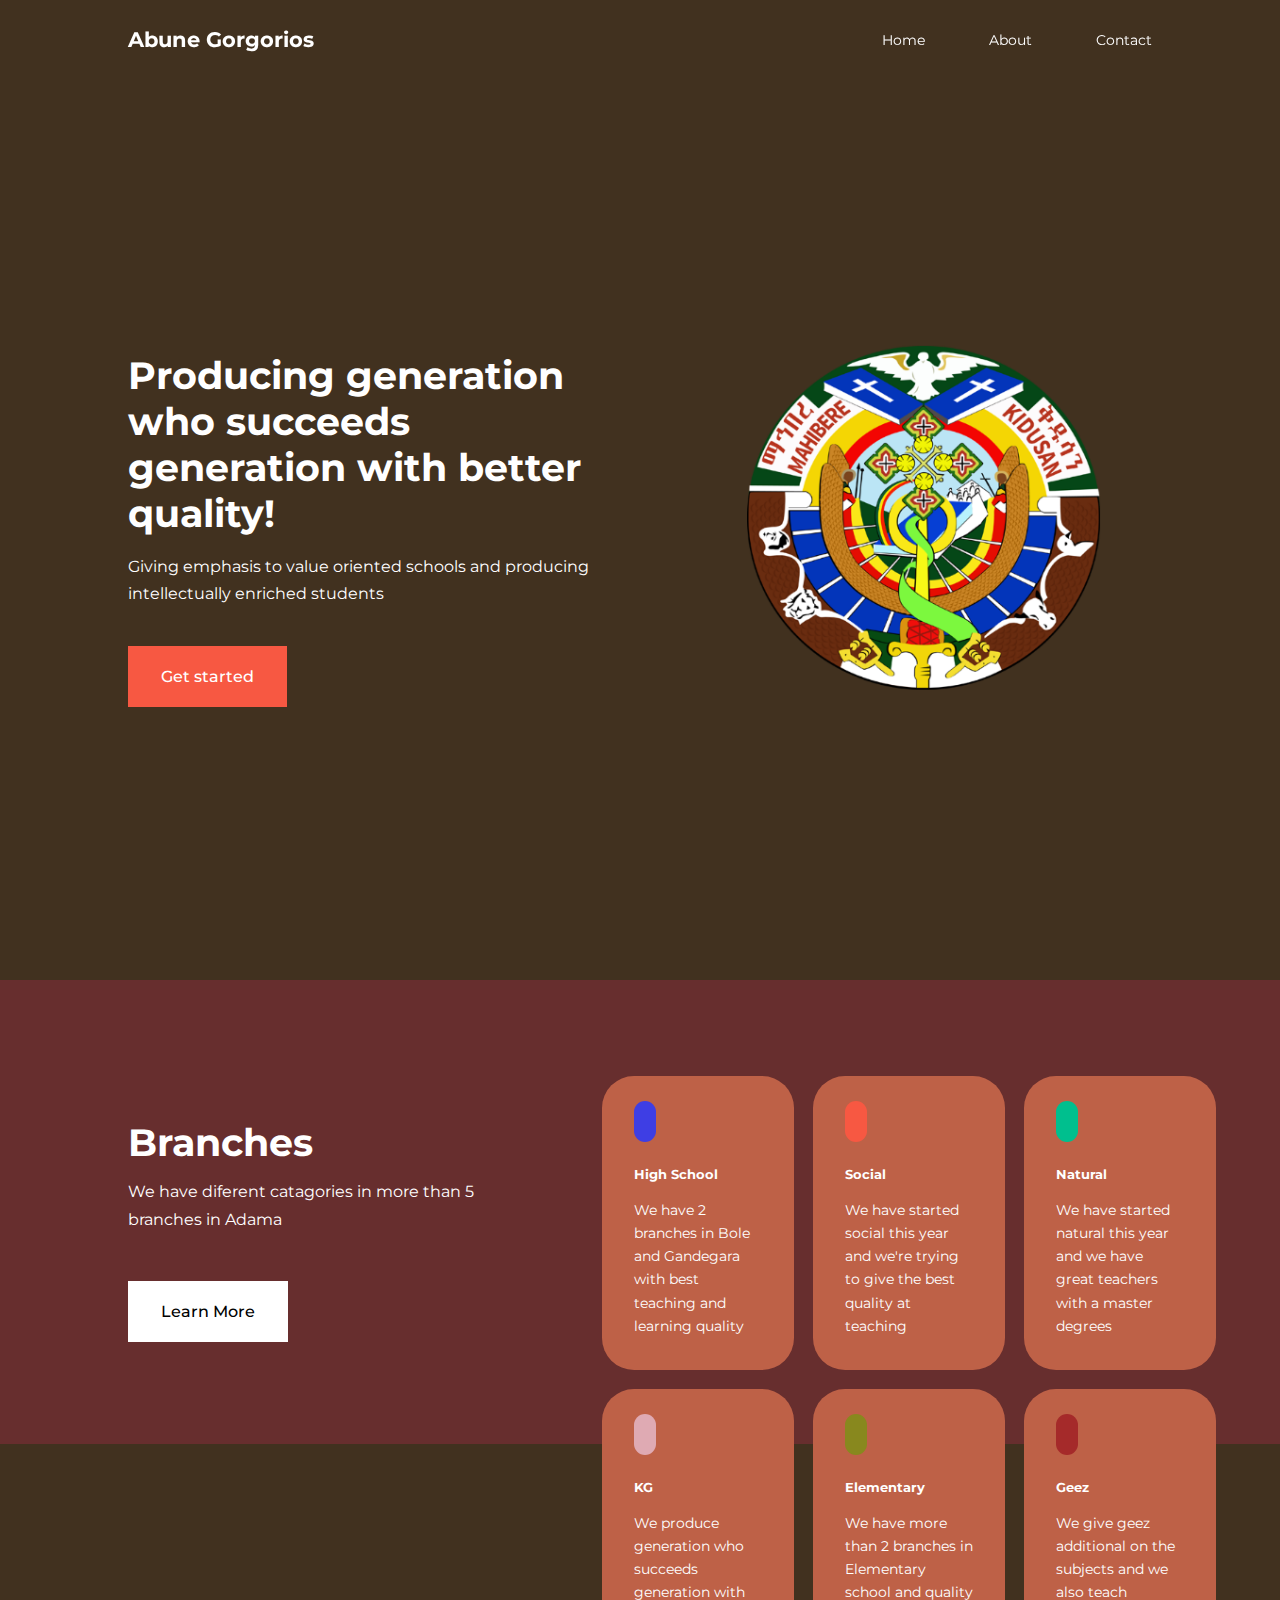
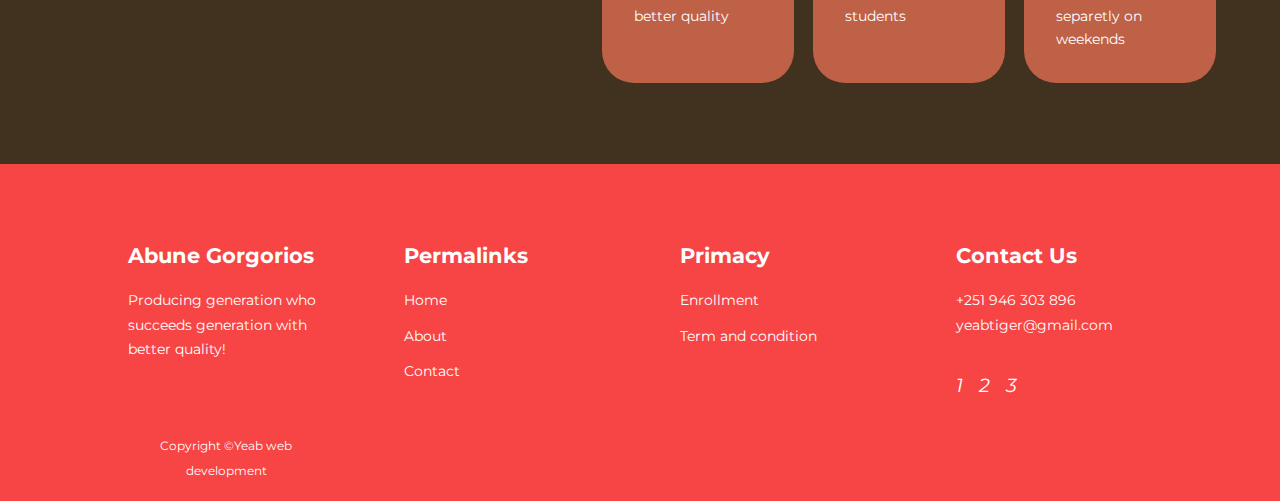
==== commit f3d6742a: "Update index.html" ====
--- a/index.html
+++ b/index.html
@@ -4,7 +4,7 @@
   <meta charset="UTF-8">
   <meta http-equiv="X-UA-Compatible" content="IE=edge">
   <meta name="viewport" content="width=device-width, initial-scale=1.0">
-  <title>Abune Gorgoriyos</title>
+  <title>Abune Gorgorios</title>
   <link rel="icon" href="images/mk-logo-2015-500.png">
   <link rel="preconnect" href="https://fonts.googleapis.com">
 <link rel="preconnect" href="https://fonts.gstatic.com" crossorigin>
@@ -15,7 +15,7 @@
 <body>
   <nav>
     <div class="container nav_container">
-      <a href="index.html"><h4 class="bambo">Abune Gorgoriyos</h4></a>
+      <a href="index.html"><h4 class="bambo">Abune Gorgorios</h4></a>
       <ul class="nav_menu">
         <li><a href="index.html">Home</a></li>
         <li><a href="about.html">About</a></li>
@@ -45,7 +45,7 @@
       <div class="categories_left">
         <h1>Branches</h1>
         <p>
-          We have diferent catagories in more than 5 brunches in Adama
+          We have diferent catagories in more than 5 branches in Adama
         </p>
         <a href="about.html#loci" class="btn">Learn More</a>
       </div>
@@ -86,7 +86,7 @@
   <footer class="footer">
     <div class="container footer_container">
       <div class="footer_1">
-        <a href="index.html" class="footer_logo"><h4>Abune Gorgoriyos</h4></a>
+        <a href="index.html" class="footer_logo"><h4>Abune Gorgorios</h4></a>
         <p>
           Producing generation who succeeds generation with better quality!
         </p>
--- a/CSS/Styles.css
+++ b/CSS/Styles.css
@@ -19,7 +19,7 @@
     --color-black: #000;
     --color-bg:#41311f;
     --color-bg1:#672e2e;
-    --color-bg2:#904283;
+    --color-bg2:rgb(190, 97, 71);
   
     --container-width-lg: 80%;
     --container-width-md: 90%;
@@ -453,4 +453,4 @@
     background-color: brown;
     color: black;
     display: none;
-  }+  }
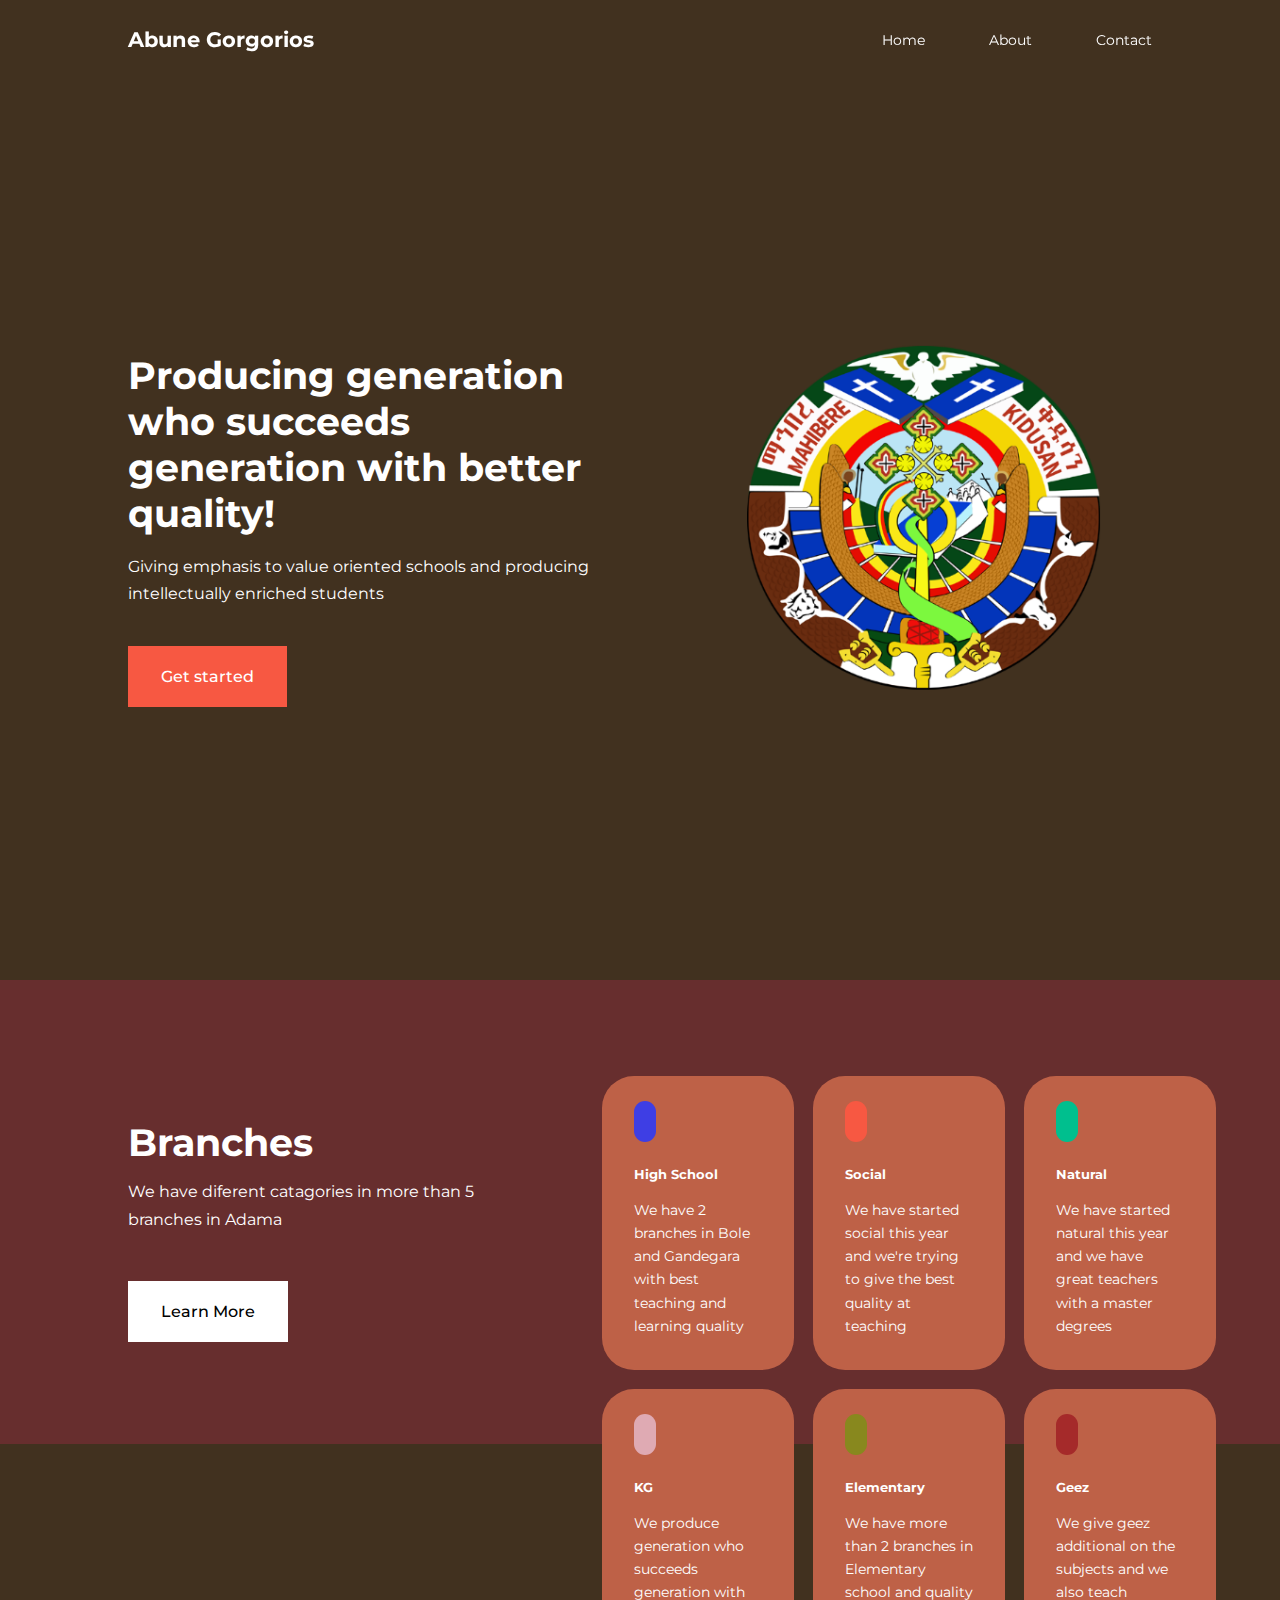
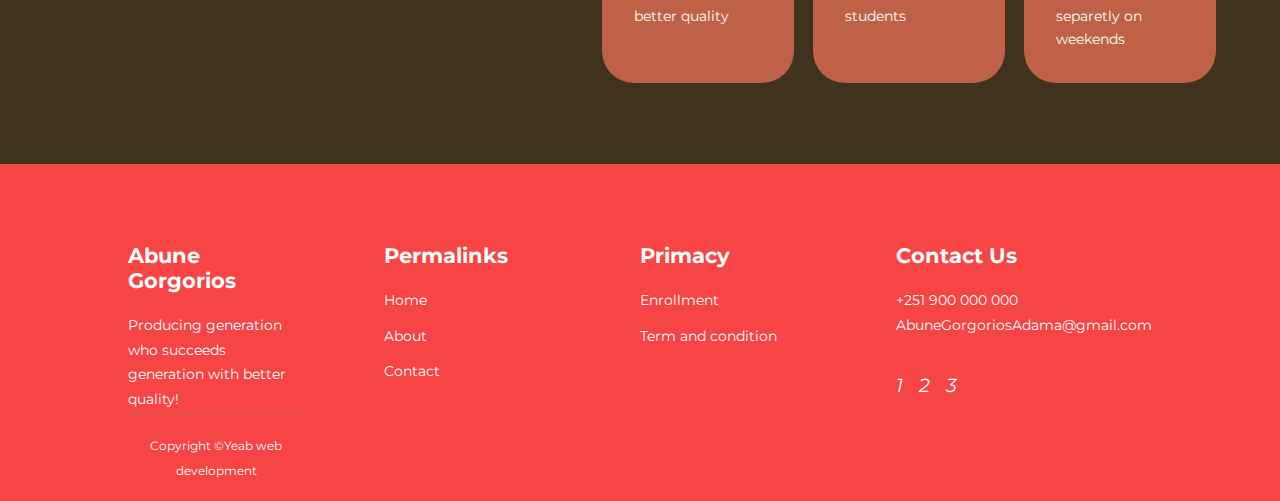
==== commit 1a216f49: "Update index.html" ====
--- a/index.html
+++ b/index.html
@@ -112,19 +112,19 @@
       <div class="footer_4">
         <h4>Contact Us</h4>
         <div>
-          <p>+251 946 303 896</p>
-          <p>yeabtiger@gmail.com</p>
+          <p>+251 900 000 000</p>
+          <p>AbuneGorgoriosAdama@gmail.com</p>
         </div>
 
         <ul class="footer_socials">
           <li>
-            <a href="https://t.me/Zero_0days"><i class="uil uil-telegram">1</i></a>
+            <a href="https://t.me/"><i class="uil uil-telegram">1</i></a>
           </li>
           <li>
-            <a href="https://t.me/ZEZU27"><i class="uil uil-telegram">2</i></a>
+            <a href="https://twitter.com/"><i class="uil uil-twitter">2</i></a>
           </li>
           <li>
-            <a href="https://t.me/SAMIKINGDOMGSC"><i class="uil uil-telegram">3</i></a>
+            <a href="https://www.facebook.com/"><i class="uil uil-facebook">3</i></a>
           </li>
         </ul>
       </div>
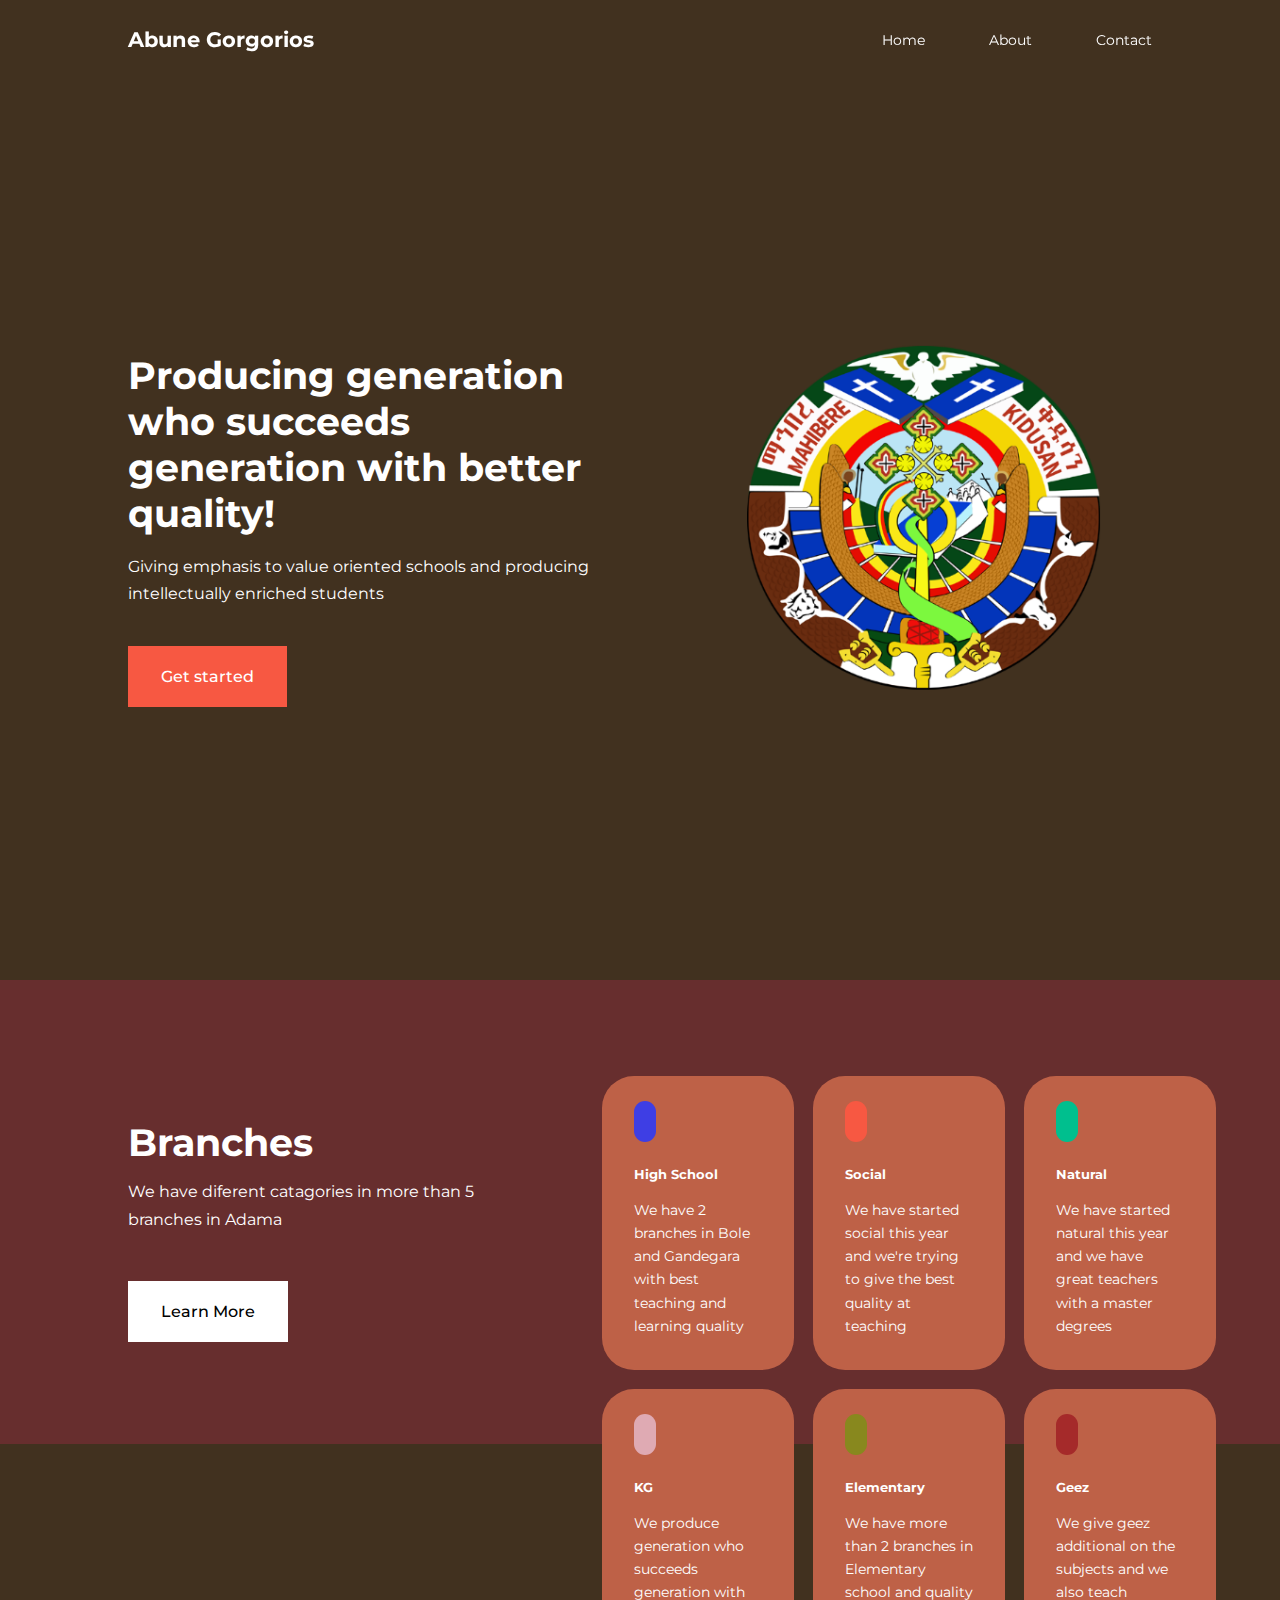
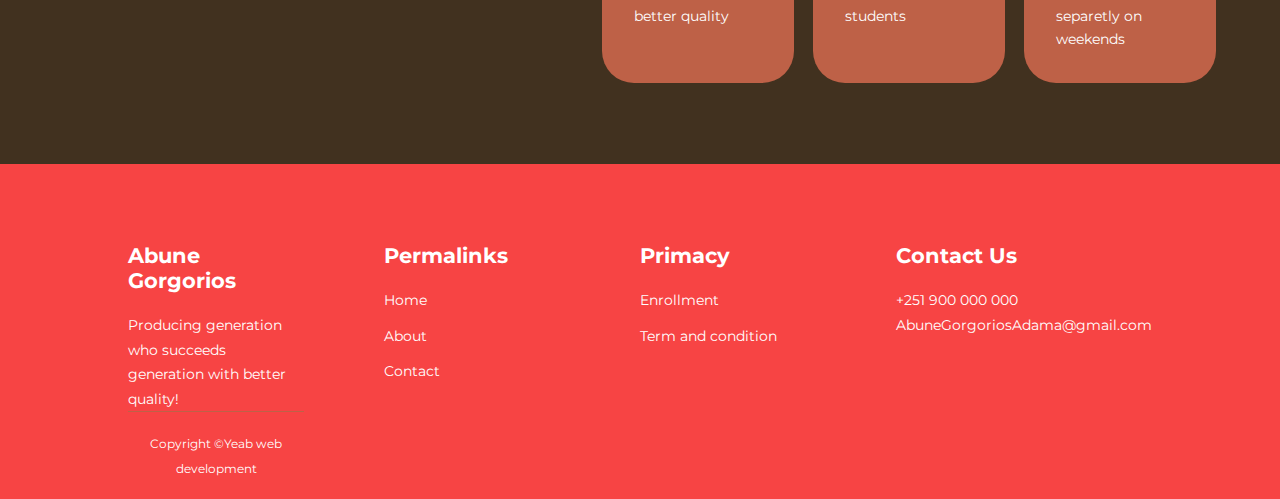
==== commit 3301de98: "Update index.html" ====
--- a/index.html
+++ b/index.html
@@ -118,13 +118,13 @@
 
         <ul class="footer_socials">
           <li>
-            <a href="https://t.me/"><i class="uil uil-telegram">1</i></a>
+            <a href="https://t.me/"><i class="uil uil-telegram"></i></a>
           </li>
           <li>
-            <a href="https://twitter.com/"><i class="uil uil-twitter">2</i></a>
+            <a href="https://twitter.com/"><i class="uil uil-twitter"></i></a>
           </li>
           <li>
-            <a href="https://www.facebook.com/"><i class="uil uil-facebook">3</i></a>
+            <a href="https://www.facebook.com/"><i class="uil uil-facebook"></i></a>
           </li>
         </ul>
       </div>
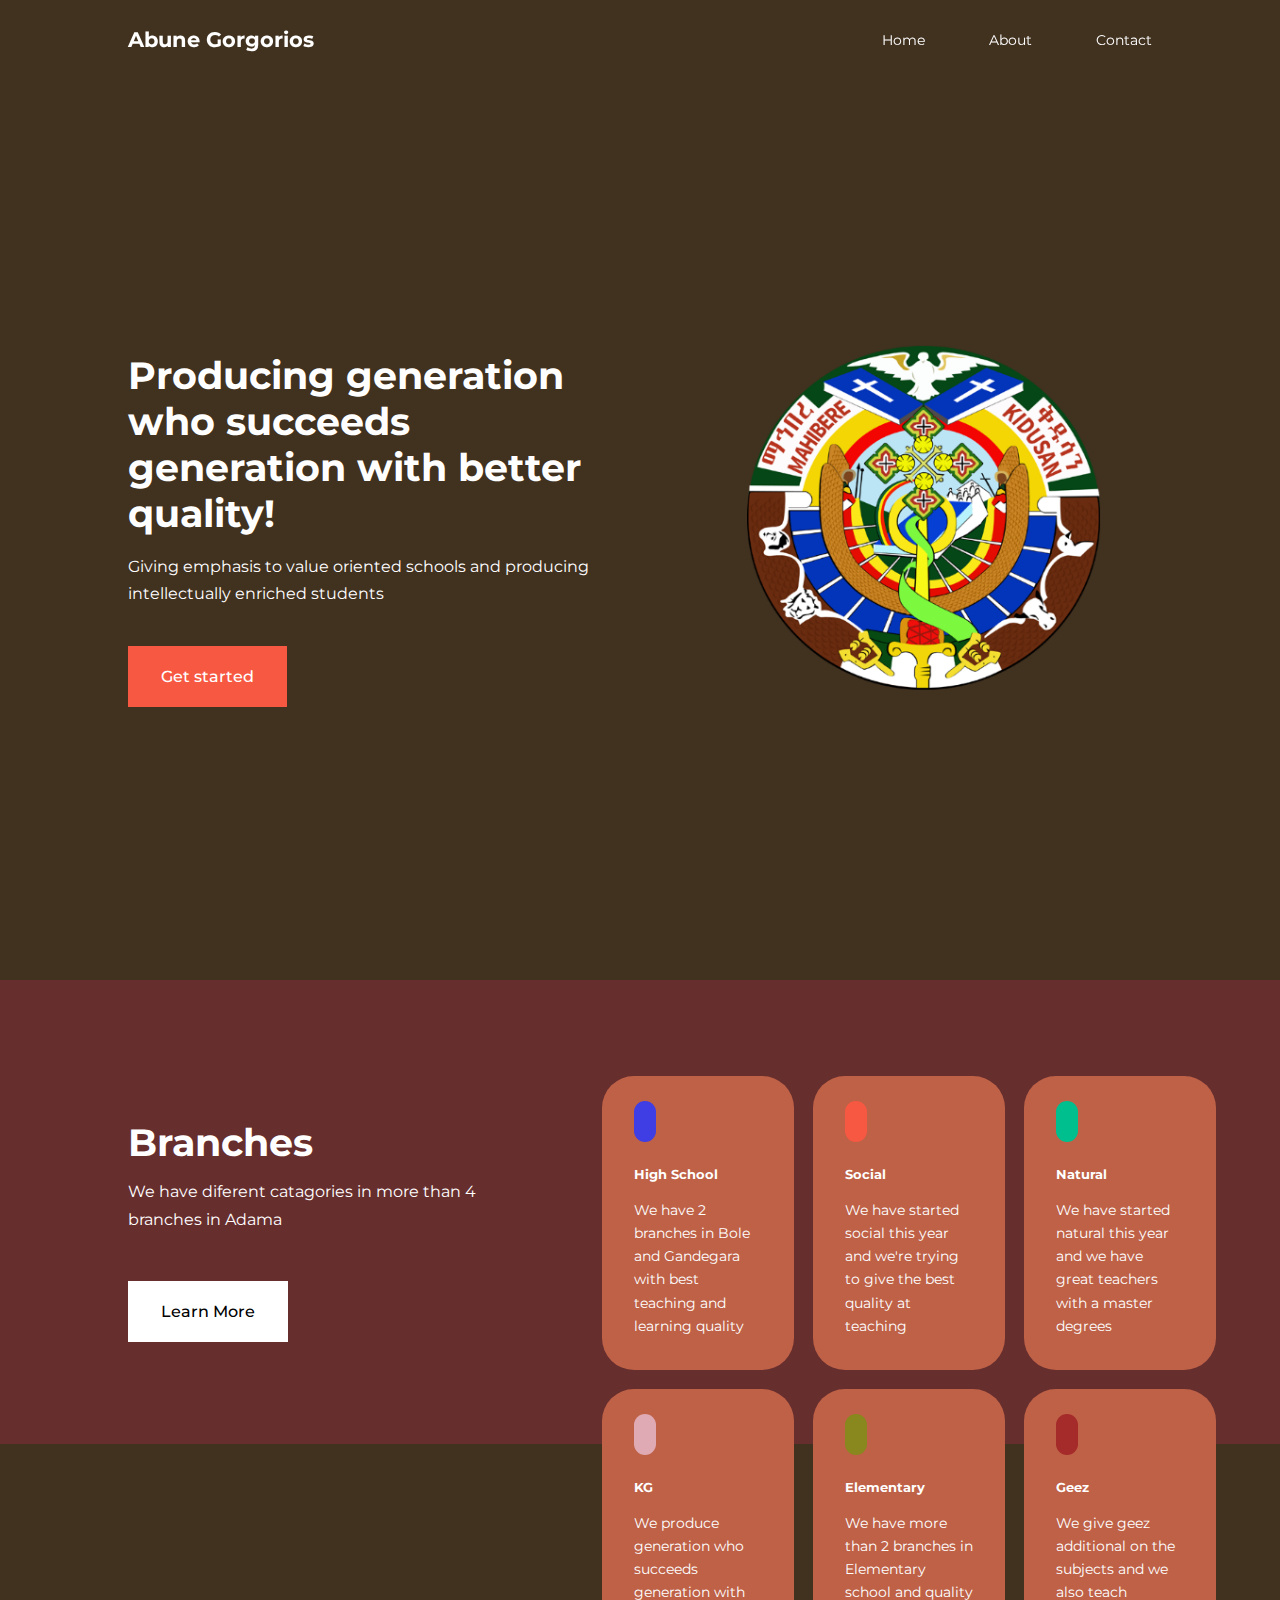
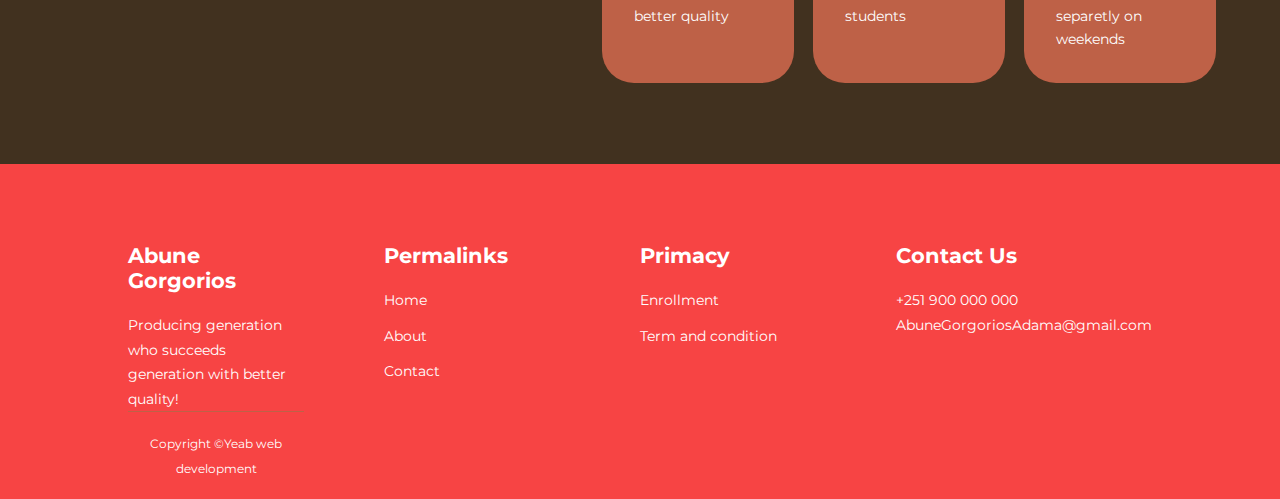
==== commit 17bb8025: "Update index.html" ====
--- a/index.html
+++ b/index.html
@@ -45,7 +45,7 @@
       <div class="categories_left">
         <h1>Branches</h1>
         <p>
-          We have diferent catagories in more than 5 branches in Adama
+          We have diferent catagories in more than 4 branches in Adama
         </p>
         <a href="about.html#loci" class="btn">Learn More</a>
       </div>
